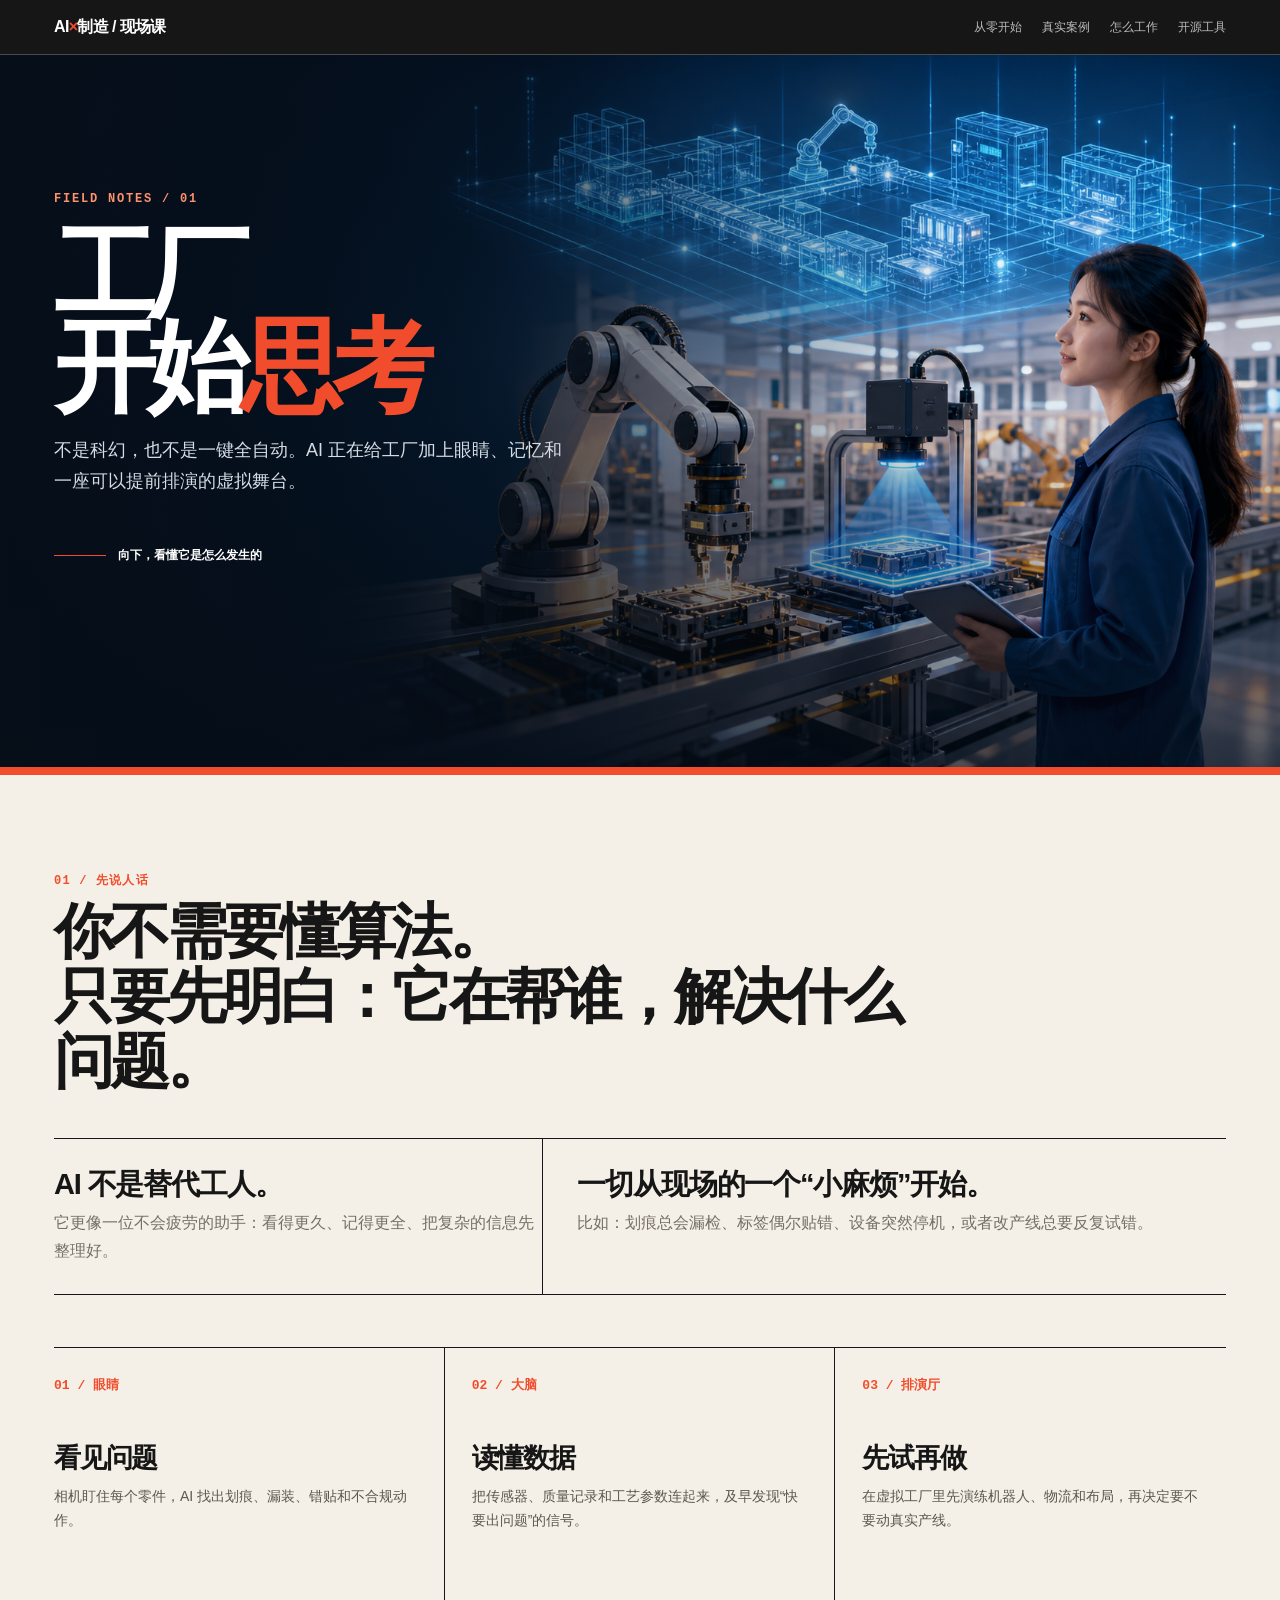
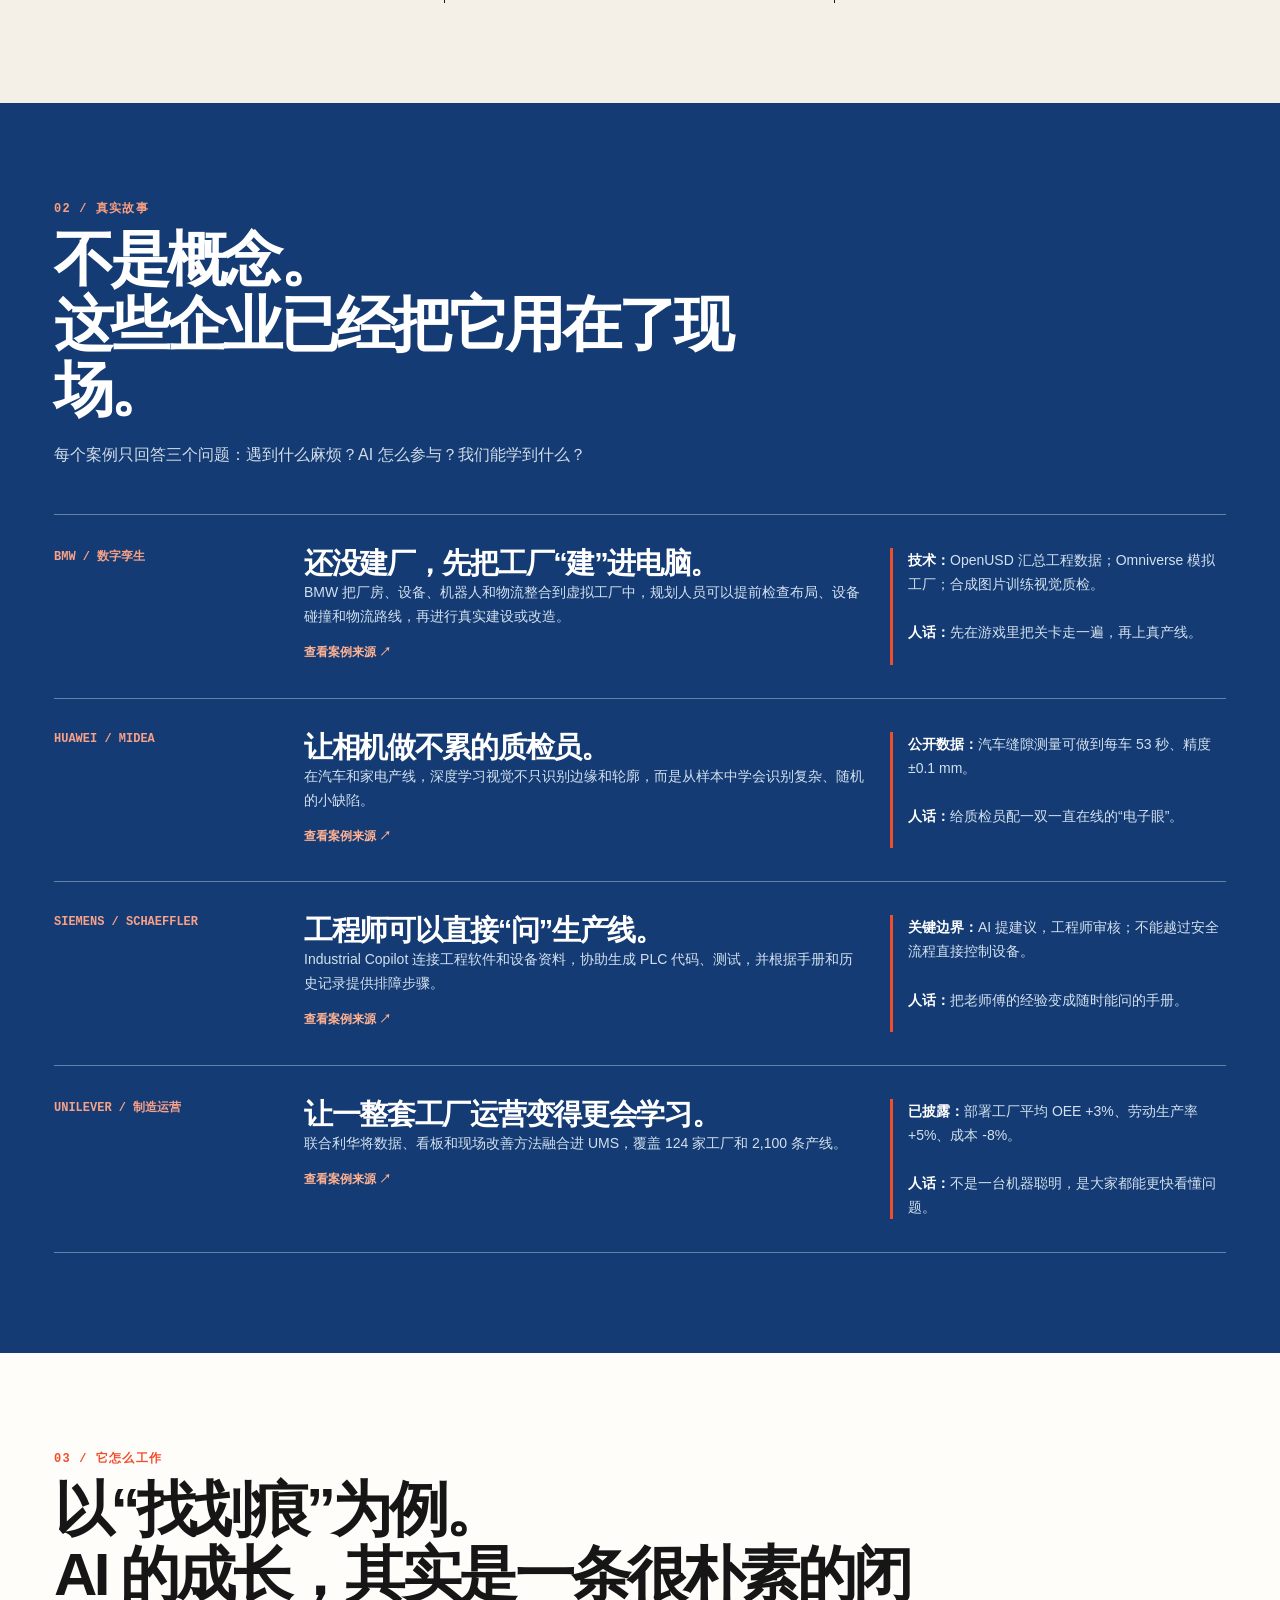
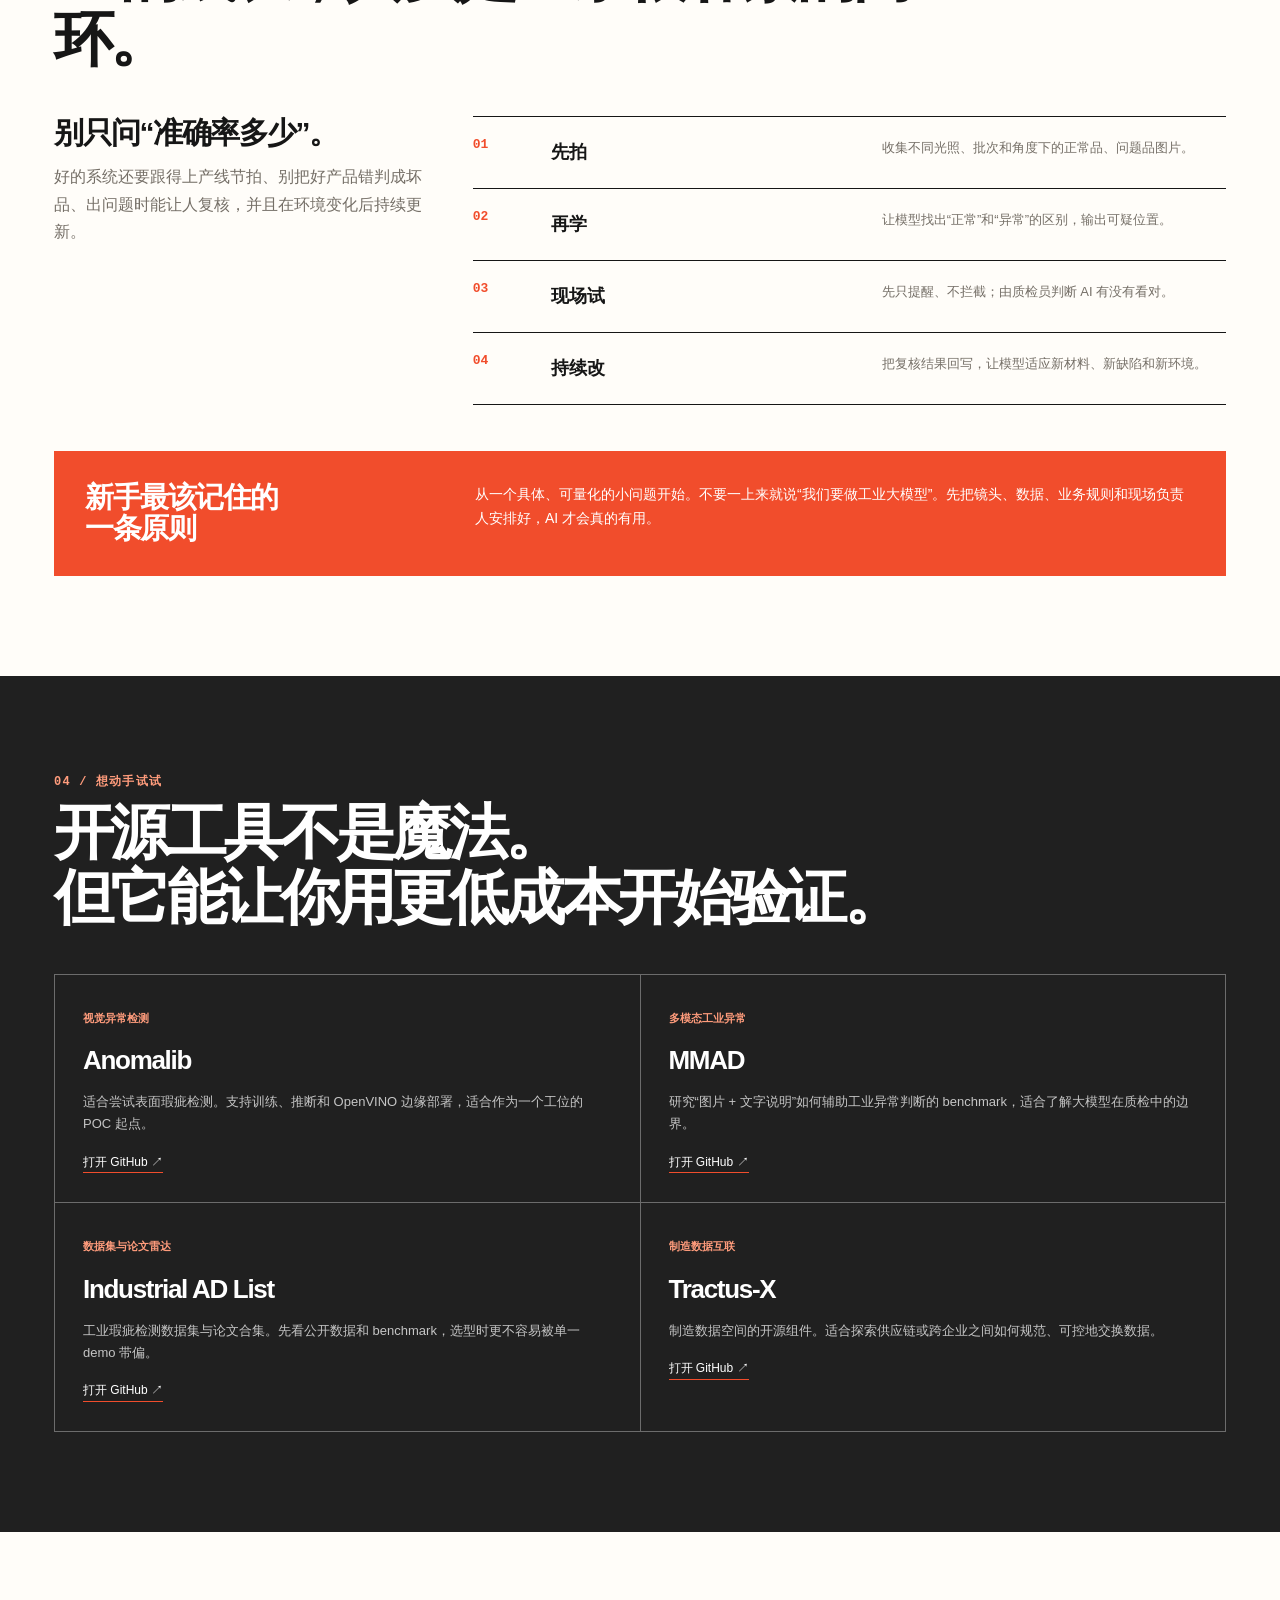
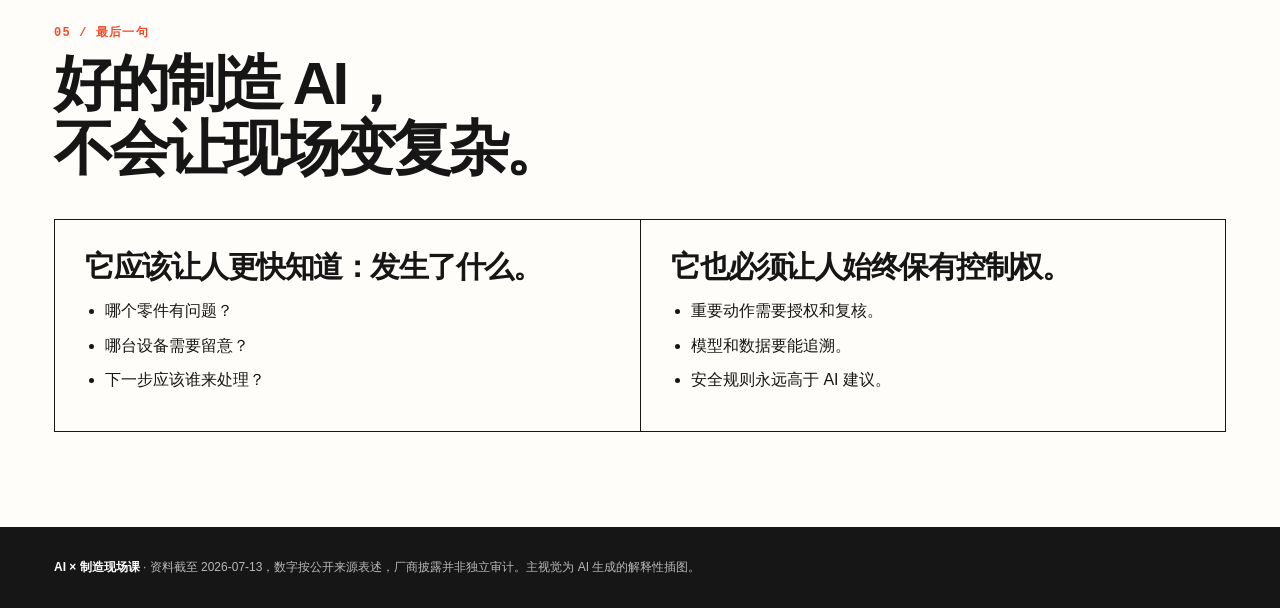
==== base_infos/index.html @ 2909e031 "first commit" ====
<!doctype html>
<html lang="zh-CN">
<head>
<meta charset="utf-8"><meta name="viewport" content="width=device-width,initial-scale=1"><title>AI × 制造｜给新手的工厂智能化现场课</title>
<style>
:root{--ink:#161616;--paper:#f5f0e7;--white:#fffdf9;--red:#f14d2c;--blue:#143b73;--gray:#756f67;--line:#d8d0c3}*{box-sizing:border-box}html{scroll-behavior:smooth}body{margin:0;background:var(--paper);color:var(--ink);font:16px/1.72 Arial,"PingFang SC","Microsoft YaHei",sans-serif}.wrap{max-width:1240px;margin:auto;padding:0 34px}.top{background:#161616;color:white;border-bottom:1px solid #494949}.top .wrap{height:54px;display:flex;align-items:center;justify-content:space-between;gap:18px}.mark{font-weight:900;letter-spacing:-.04em}.mark i{color:var(--red);font-style:normal}.topnav{display:flex;gap:20px;overflow:auto}.topnav a{color:#bbb;text-decoration:none;font-size:12px;white-space:nowrap}.hero{min-height:720px;background:#0b1928;position:relative;overflow:hidden;color:white;border-bottom:8px solid var(--red)}.hero img{position:absolute;width:100%;height:100%;object-fit:cover;object-position:center;filter:saturate(.85) contrast(1.05)}.hero:after{content:"";position:absolute;inset:0;background:linear-gradient(90deg,rgba(6,14,24,.94) 0%,rgba(6,14,24,.7) 38%,rgba(6,14,24,.05) 74%),linear-gradient(0deg,rgba(5,10,15,.6),transparent 50%)}.hero .wrap{position:relative;z-index:1;padding-top:138px}.serial{font:700 12px/1 monospace;letter-spacing:.15em;color:#ff916c}.hero h1{font-size:clamp(54px,8vw,112px);line-height:.91;letter-spacing:-.09em;max-width:780px;margin:22px 0}.hero h1 span{color:var(--red)}.hero p{max-width:520px;color:#d5dce5;font-size:18px;margin:0}.scroll{margin-top:48px;display:flex;align-items:center;gap:12px;font-size:12px;font-weight:700}.scroll b{width:52px;height:1px;background:var(--red);display:block}section{padding:100px 0}.eyebrow{color:var(--red);font:700 12px/1 monospace;letter-spacing:.1em}.headline{font-size:clamp(34px,5vw,60px);letter-spacing:-.06em;line-height:1.08;max-width:900px;margin:13px 0 18px}.intro{display:grid;grid-template-columns:5fr 7fr;border-top:1px solid var(--ink);border-bottom:1px solid var(--ink);margin-top:44px}.intro div{padding:30px 0}.intro div+div{border-left:1px solid var(--ink);padding-left:34px}.intro b{font-size:29px;line-height:1.1;display:block;letter-spacing:-.04em}.intro p{margin:8px 0 0;color:var(--gray)}.three{display:grid;grid-template-columns:repeat(3,1fr);margin-top:52px;border-top:1px solid var(--ink)}.three article{padding:28px 27px 24px 0;border-right:1px solid var(--ink);min-height:255px}.three article+article{padding-left:27px}.three article:last-child{border-right:0}.num{font:700 13px monospace;color:var(--red)}.three h3{font-size:27px;letter-spacing:-.045em;line-height:1.1;margin:50px 0 10px}.three p{font-size:14px;color:#5c574f;margin:0}.chapter{background:var(--blue);color:white}.chapter .eyebrow{color:#fa9e80}.chapter .headline{max-width:770px}.chapter .desc{max-width:650px;color:#d1dce9}.case{display:grid;grid-template-columns:2fr 5fr 3fr;gap:26px;padding:33px 0;border-top:1px solid #6482a7}.case:last-child{border-bottom:1px solid #6482a7}.case .kind{font:700 12px monospace;color:#f7a188}.case h3{font-size:29px;line-height:1.1;letter-spacing:-.045em;margin:0}.case p{margin:0;color:#d3e1ef;font-size:14px}.fact{border-left:3px solid var(--red);padding-left:15px;font-size:14px;color:#d3e1ef}.fact b{color:white}.case a{display:inline-block;color:#ffb292;margin-top:14px;font-weight:700;font-size:12px;text-decoration:none}.board{background:var(--white)}.how{display:grid;grid-template-columns:4fr 8fr;gap:42px;margin-top:43px}.how h3{font-size:30px;line-height:1.12;margin:0;letter-spacing:-.05em}.how p{margin:14px 0;color:var(--gray)}.rail{border-top:1px solid var(--ink)}.rail div{display:grid;grid-template-columns:60px 1fr 1.1fr;gap:18px;padding:20px 0;border-bottom:1px solid var(--ink)}.rail b{font:700 13px monospace;color:var(--red)}.rail h4{margin:0;font-size:18px}.rail p{margin:0;font-size:13px}.warning{margin-top:46px;background:var(--red);color:white;padding:31px;display:grid;grid-template-columns:1fr 2fr;gap:30px}.warning h3{font-size:29px;line-height:1.1;margin:0;letter-spacing:-.05em}.warning p{margin:0;font-size:14px}.tools{background:#202020;color:white}.tools .eyebrow{color:#ff9c7c}.repos{display:grid;grid-template-columns:repeat(2,1fr);gap:1px;background:#6c6c6c;margin-top:43px;border:1px solid #6c6c6c}.repo{background:#202020;padding:28px;min-height:205px}.repo small{font:700 11px monospace;color:#ff9c7c}.repo h3{font-size:26px;letter-spacing:-.05em;margin:8px 0}.repo p{font-size:13px;color:#c5c5c5;margin:0}.repo a{display:inline-block;color:white;border-bottom:1px solid var(--red);font-size:12px;margin-top:16px;text-decoration:none}.end{padding:95px 0;background:var(--white)}.end-grid{display:grid;grid-template-columns:1fr 1fr;gap:0;border:1px solid var(--ink);margin-top:38px}.end-grid div{padding:30px}.end-grid div+div{border-left:1px solid var(--ink)}.end-grid h3{font-size:30px;line-height:1.1;letter-spacing:-.05em;margin:0 0 14px}.end-grid ul{margin:0;padding-left:20px}.end-grid li{margin:7px 0}.footer{padding:30px 0;background:#161616;color:#b8b8b8;font-size:12px}.footer b{color:white}.footer a{color:#ff9c7c}@media(max-width:760px){.wrap{padding:0 20px}.topnav{gap:12px}.hero{min-height:610px}.hero .wrap{padding-top:106px}.hero img{object-position:66% center}section{padding:65px 0}.intro,.three,.how,.end-grid{grid-template-columns:1fr}.intro div+div{border-left:0;border-top:1px solid var(--ink);padding-left:0}.three article,.three article+article{padding:24px 0;border-right:0;border-bottom:1px solid var(--ink)}.case{grid-template-columns:1fr;gap:14px}.how{gap:28px}.rail div{grid-template-columns:42px 1fr}.rail p{grid-column:2}.warning{grid-template-columns:1fr}.repos{grid-template-columns:1fr}.end-grid div+div{border-left:0;border-top:1px solid var(--ink)}}
</style></head>
<body>
<nav class="top"><div class="wrap"><div class="mark">AI<i>×</i>制造 / 现场课</div><div class="topnav"><a href="#start">从零开始</a><a href="#cases">真实案例</a><a href="#how">怎么工作</a><a href="#tools">开源工具</a></div></div></nav>
<header class="hero"><img src="assets/ai-factory-hero.png" alt="智能工厂主视觉：机器人、视觉相机与工厂数字模型"><div class="wrap"><div class="serial">FIELD NOTES / 01</div><h1>工厂<br>开始<span>思考</span></h1><p>不是科幻，也不是一键全自动。AI 正在给工厂加上眼睛、记忆和一座可以提前排演的虚拟舞台。</p><div class="scroll"><b></b>向下，看懂它是怎么发生的</div></div></header>
<main>
<section id="start"><div class="wrap"><div class="eyebrow">01 / 先说人话</div><h2 class="headline">你不需要懂算法。<br>只要先明白：它在帮谁，解决什么问题。</h2><div class="intro"><div><b>AI 不是替代工人。</b><p>它更像一位不会疲劳的助手：看得更久、记得更全、把复杂的信息先整理好。</p></div><div><b>一切从现场的一个“小麻烦”开始。</b><p>比如：划痕总会漏检、标签偶尔贴错、设备突然停机，或者改产线总要反复试错。</p></div></div><div class="three"><article><div class="num">01 / 眼睛</div><h3>看见问题</h3><p>相机盯住每个零件，AI 找出划痕、漏装、错贴和不合规动作。</p></article><article><div class="num">02 / 大脑</div><h3>读懂数据</h3><p>把传感器、质量记录和工艺参数连起来，及早发现“快要出问题”的信号。</p></article><article><div class="num">03 / 排演厅</div><h3>先试再做</h3><p>在虚拟工厂里先演练机器人、物流和布局，再决定要不要动真实产线。</p></article></div></div></section>
<section id="cases" class="chapter"><div class="wrap"><div class="eyebrow">02 / 真实故事</div><h2 class="headline">不是概念。<br>这些企业已经把它用在了现场。</h2><p class="desc">每个案例只回答三个问题：遇到什么麻烦？AI 怎么参与？我们能学到什么？</p><div style="margin-top:46px"><article class="case"><div><div class="kind">BMW / 数字孪生</div></div><div><h3>还没建厂，先把工厂“建”进电脑。</h3><p>BMW 把厂房、设备、机器人和物流整合到虚拟工厂中，规划人员可以提前检查布局、设备碰撞和物流路线，再进行真实建设或改造。</p><a href="https://www.nvidia.com/en-us/case-studies/bmw-group-develop/" target="_blank">查看案例来源 ↗</a></div><div class="fact"><b>技术：</b>OpenUSD 汇总工程数据；Omniverse 模拟工厂；合成图片训练视觉质检。<br><br><b>人话：</b>先在游戏里把关卡走一遍，再上真产线。</div></article><article class="case"><div><div class="kind">HUAWEI / MIDEA</div></div><div><h3>让相机做不累的质检员。</h3><p>在汽车和家电产线，深度学习视觉不只识别边缘和轮廓，而是从样本中学会识别复杂、随机的小缺陷。</p><a href="https://e.huawei.com/en/case-studies/industries/manufacturing/ai-quality-inspection-2023" target="_blank">查看案例来源 ↗</a></div><div class="fact"><b>公开数据：</b>汽车缝隙测量可做到每车 53 秒、精度 ±0.1 mm。<br><br><b>人话：</b>给质检员配一双一直在线的“电子眼”。</div></article><article class="case"><div><div class="kind">SIEMENS / SCHAEFFLER</div></div><div><h3>工程师可以直接“问”生产线。</h3><p>Industrial Copilot 连接工程软件和设备资料，协助生成 PLC 代码、测试，并根据手册和历史记录提供排障步骤。</p><a href="https://press.siemens.com/global/en/pressrelease/ai-industry-schaeffler-and-siemens-bring-industrial-copilot-shopfloor" target="_blank">查看案例来源 ↗</a></div><div class="fact"><b>关键边界：</b>AI 提建议，工程师审核；不能越过安全流程直接控制设备。<br><br><b>人话：</b>把老师傅的经验变成随时能问的手册。</div></article><article class="case"><div><div class="kind">UNILEVER / 制造运营</div></div><div><h3>让一整套工厂运营变得更会学习。</h3><p>联合利华将数据、看板和现场改善方法融合进 UMS，覆盖 124 家工厂和 2,100 条产线。</p><a href="https://www.unilever.com/news/news-search/2025/new-digital-manufacturing-system-unlocks-factory-productivity/" target="_blank">查看案例来源 ↗</a></div><div class="fact"><b>已披露：</b>部署工厂平均 OEE +3%、劳动生产率 +5%、成本 -8%。<br><br><b>人话：</b>不是一台机器聪明，是大家都能更快看懂问题。</div></article></div></div></section>
<section id="how" class="board"><div class="wrap"><div class="eyebrow">03 / 它怎么工作</div><h2 class="headline">以“找划痕”为例。<br>AI 的成长，其实是一条很朴素的闭环。</h2><div class="how"><div><h3>别只问“准确率多少”。</h3><p>好的系统还要跟得上产线节拍、别把好产品错判成坏品、出问题时能让人复核，并且在环境变化后持续更新。</p></div><div class="rail"><div><b>01</b><h4>先拍</h4><p>收集不同光照、批次和角度下的正常品、问题品图片。</p></div><div><b>02</b><h4>再学</h4><p>让模型找出“正常”和“异常”的区别，输出可疑位置。</p></div><div><b>03</b><h4>现场试</h4><p>先只提醒、不拦截；由质检员判断 AI 有没有看对。</p></div><div><b>04</b><h4>持续改</h4><p>把复核结果回写，让模型适应新材料、新缺陷和新环境。</p></div></div></div><div class="warning"><h3>新手最该记住的<br>一条原则</h3><p>从一个具体、可量化的小问题开始。不要一上来就说“我们要做工业大模型”。先把镜头、数据、业务规则和现场负责人安排好，AI 才会真的有用。</p></div></div></section>
<section id="tools" class="tools"><div class="wrap"><div class="eyebrow">04 / 想动手试试</div><h2 class="headline">开源工具不是魔法。<br>但它能让你用更低成本开始验证。</h2><div class="repos"><article class="repo"><small>视觉异常检测</small><h3>Anomalib</h3><p>适合尝试表面瑕疵检测。支持训练、推断和 OpenVINO 边缘部署，适合作为一个工位的 POC 起点。</p><a href="https://github.com/open-edge-platform/anomalib" target="_blank">打开 GitHub ↗</a></article><article class="repo"><small>多模态工业异常</small><h3>MMAD</h3><p>研究“图片 + 文字说明”如何辅助工业异常判断的 benchmark，适合了解大模型在质检中的边界。</p><a href="https://github.com/jam-cc/MMAD" target="_blank">打开 GitHub ↗</a></article><article class="repo"><small>数据集与论文雷达</small><h3>Industrial AD List</h3><p>工业瑕疵检测数据集与论文合集。先看公开数据和 benchmark，选型时更不容易被单一 demo 带偏。</p><a href="https://github.com/M-3LAB/awesome-industrial-anomaly-detection" target="_blank">打开 GitHub ↗</a></article><article class="repo"><small>制造数据互联</small><h3>Tractus-X</h3><p>制造数据空间的开源组件。适合探索供应链或跨企业之间如何规范、可控地交换数据。</p><a href="https://github.com/eclipse-tractusx/tractus-x-umbrella" target="_blank">打开 GitHub ↗</a></article></div></div></section>
<section class="end"><div class="wrap"><div class="eyebrow">05 / 最后一句</div><h2 class="headline">好的制造 AI，<br>不会让现场变复杂。</h2><div class="end-grid"><div><h3>它应该让人更快知道：发生了什么。</h3><ul><li>哪个零件有问题？</li><li>哪台设备需要留意？</li><li>下一步应该谁来处理？</li></ul></div><div><h3>它也必须让人始终保有控制权。</h3><ul><li>重要动作需要授权和复核。</li><li>模型和数据要能追溯。</li><li>安全规则永远高于 AI 建议。</li></ul></div></div></div></section>
</main><footer class="footer"><div class="wrap"><b>AI × 制造现场课</b> · 资料截至 2026-07-13，数字按公开来源表述，厂商披露并非独立审计。主视觉为 AI 生成的解释性插图。</div></footer>
</body></html>
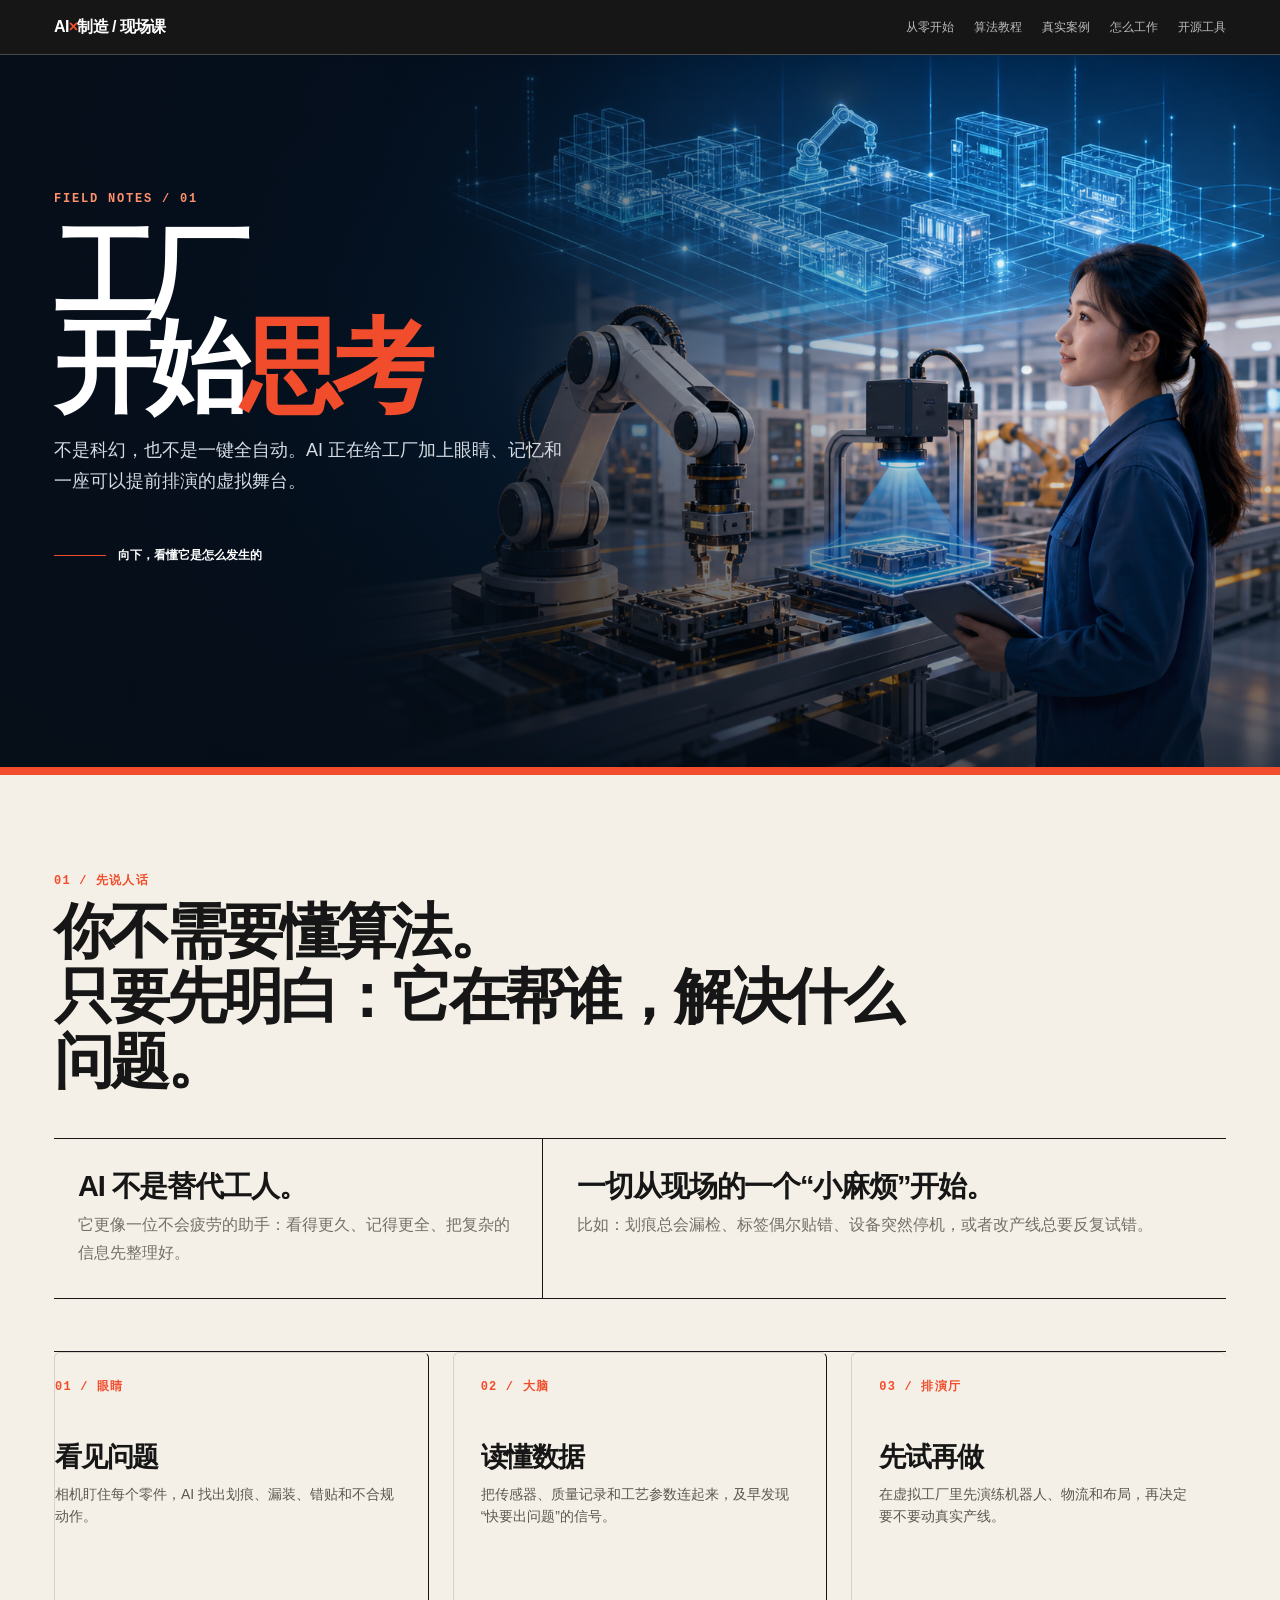
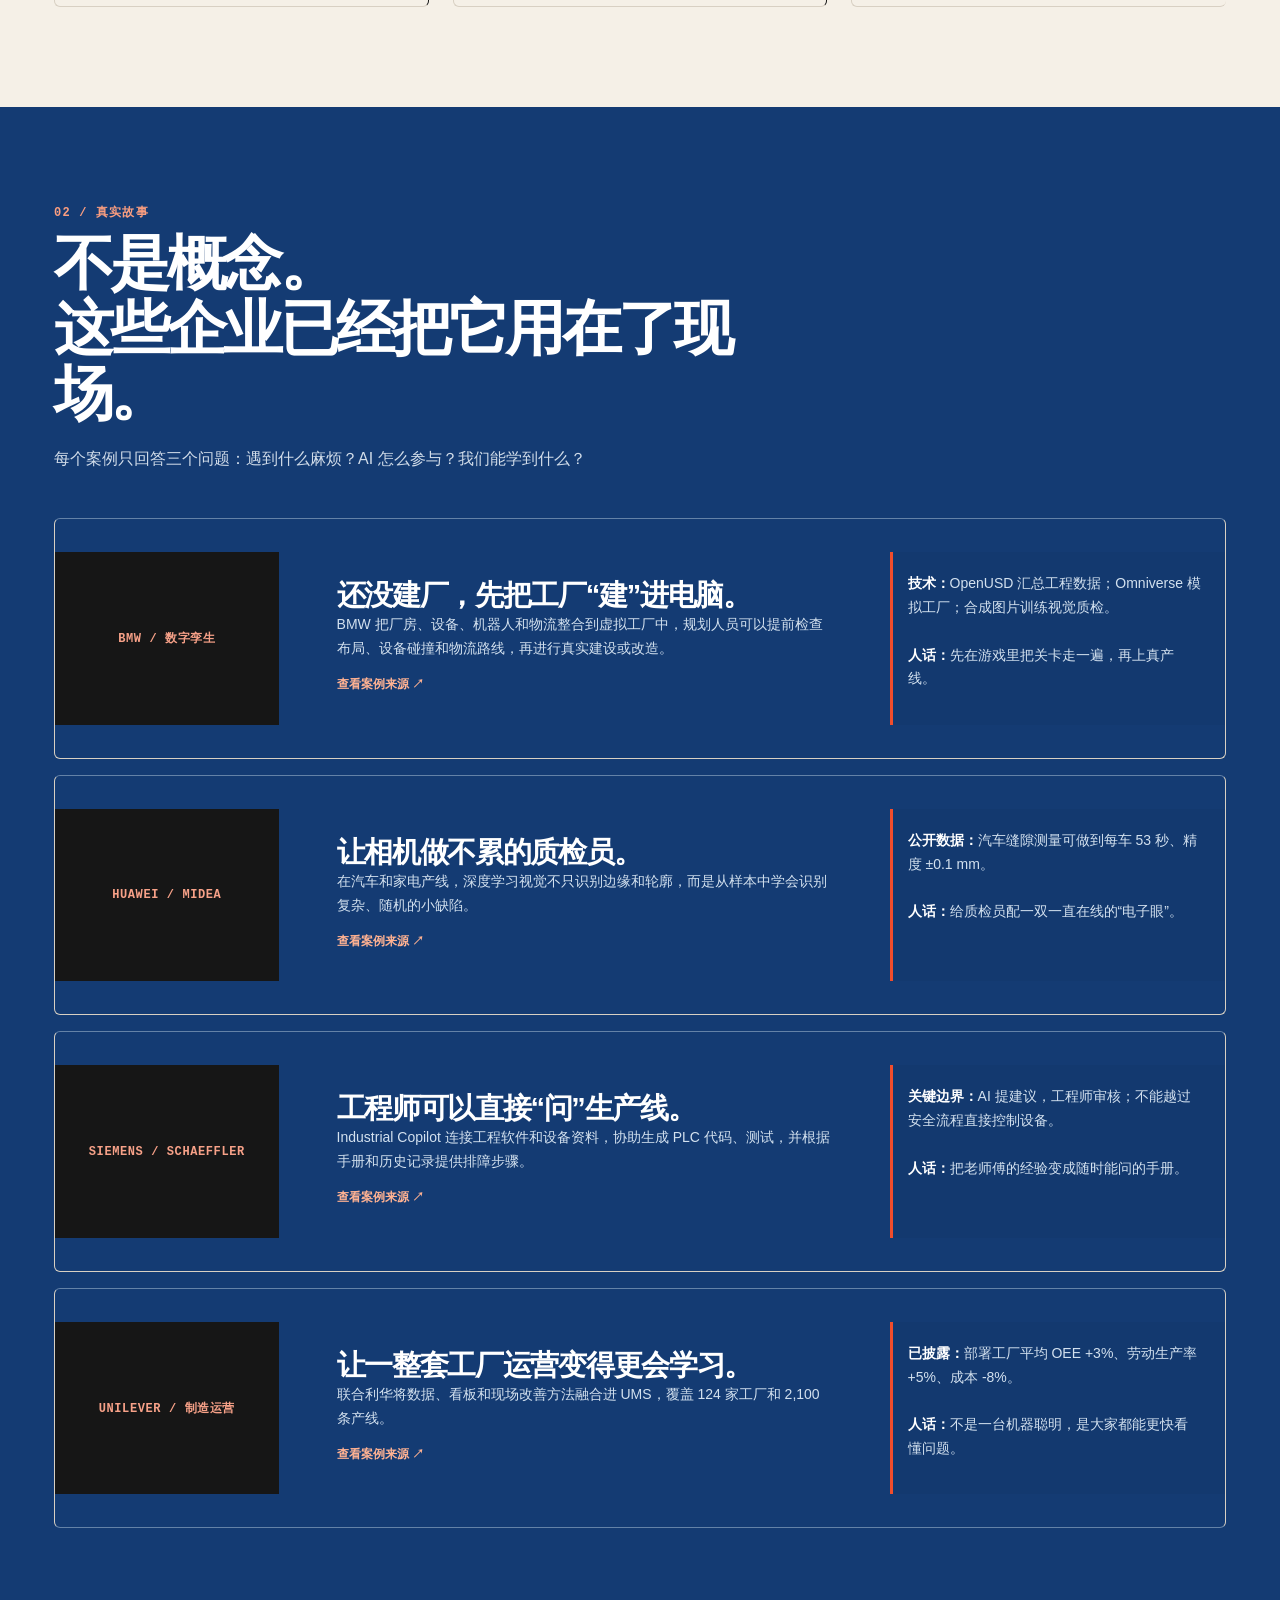
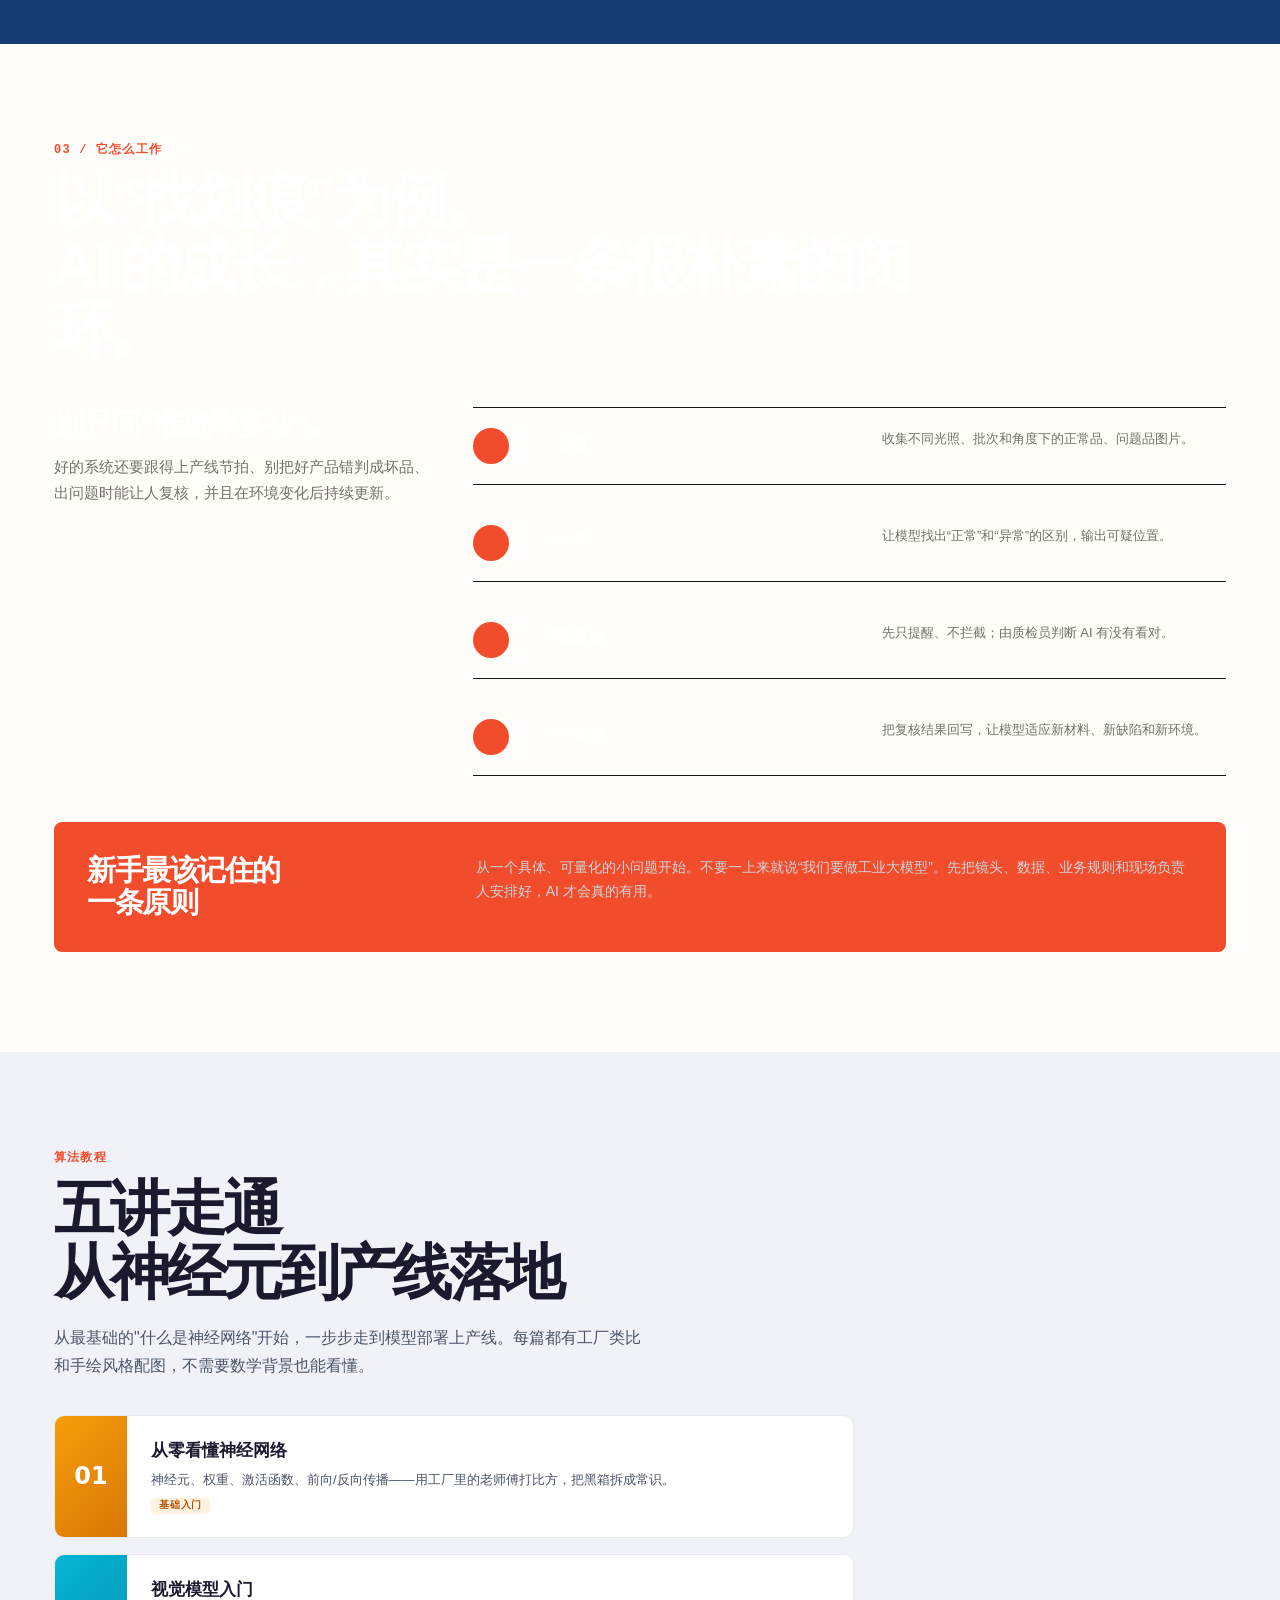
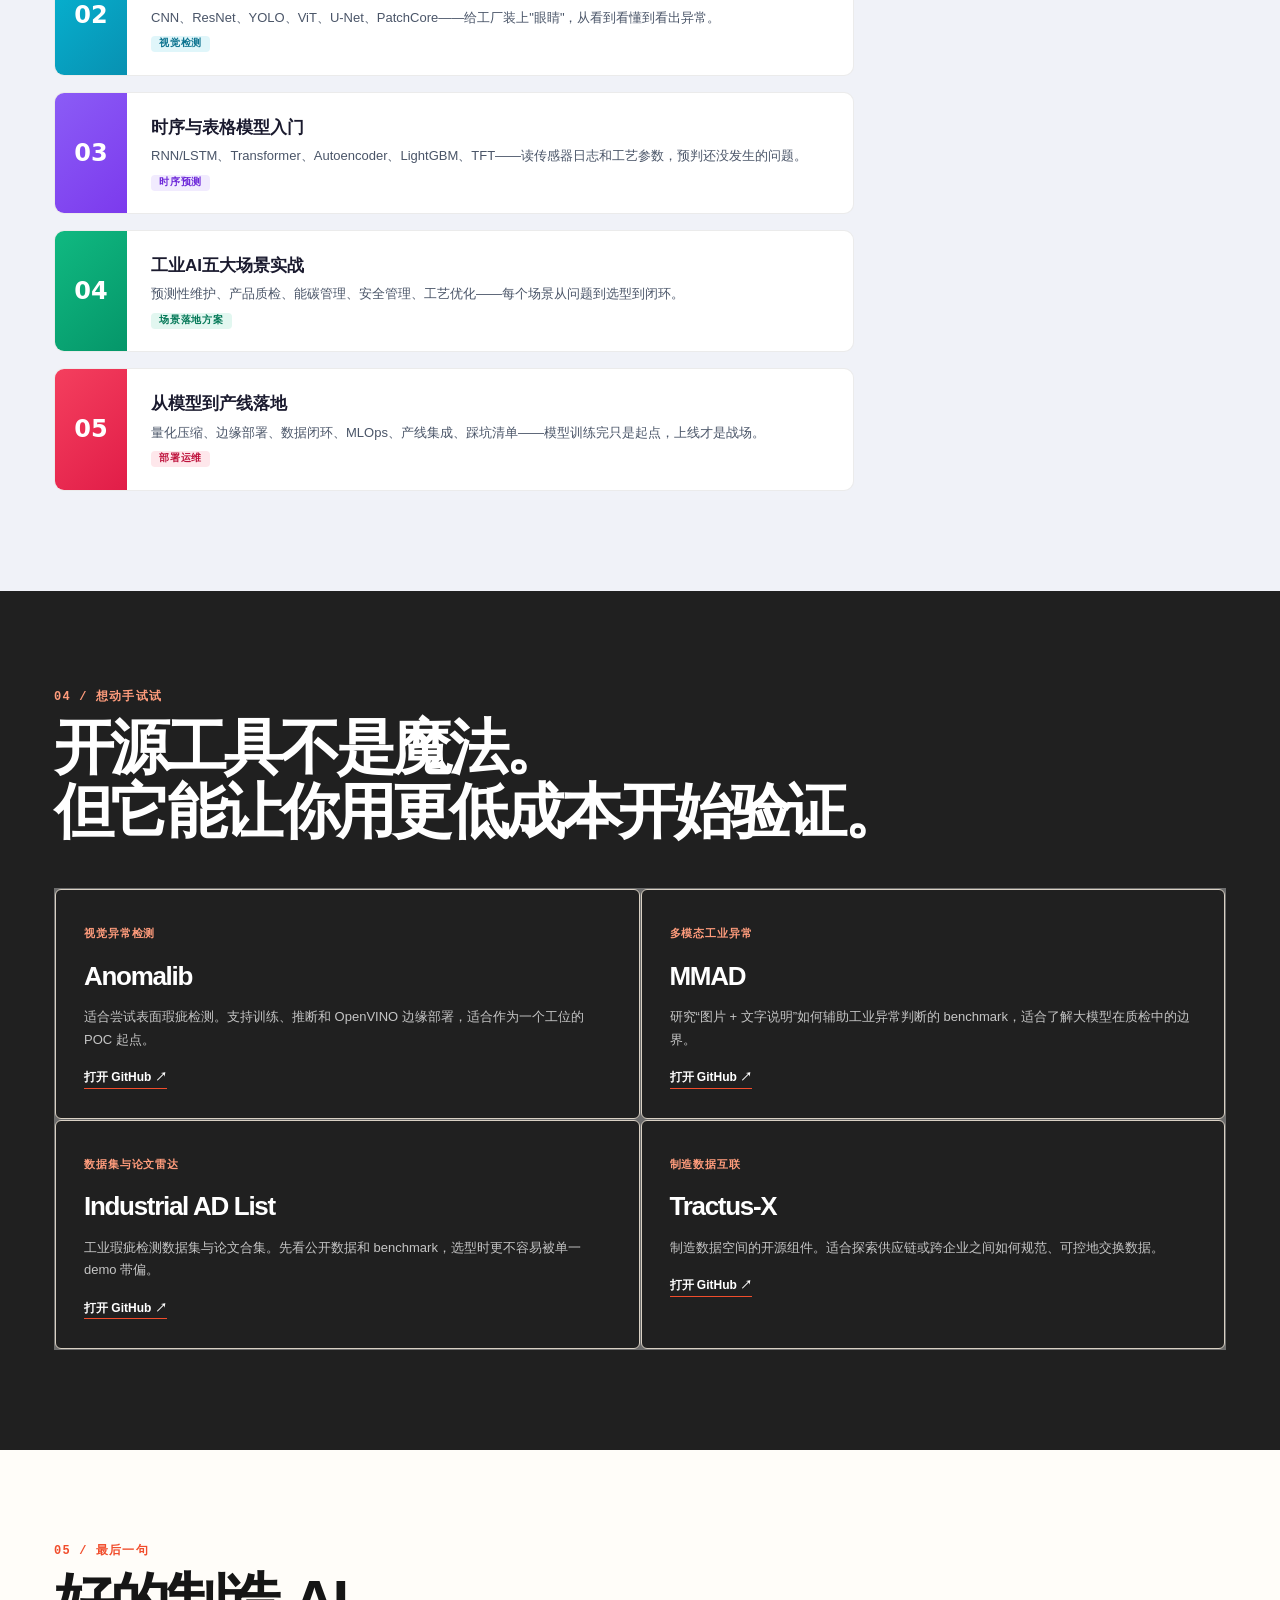
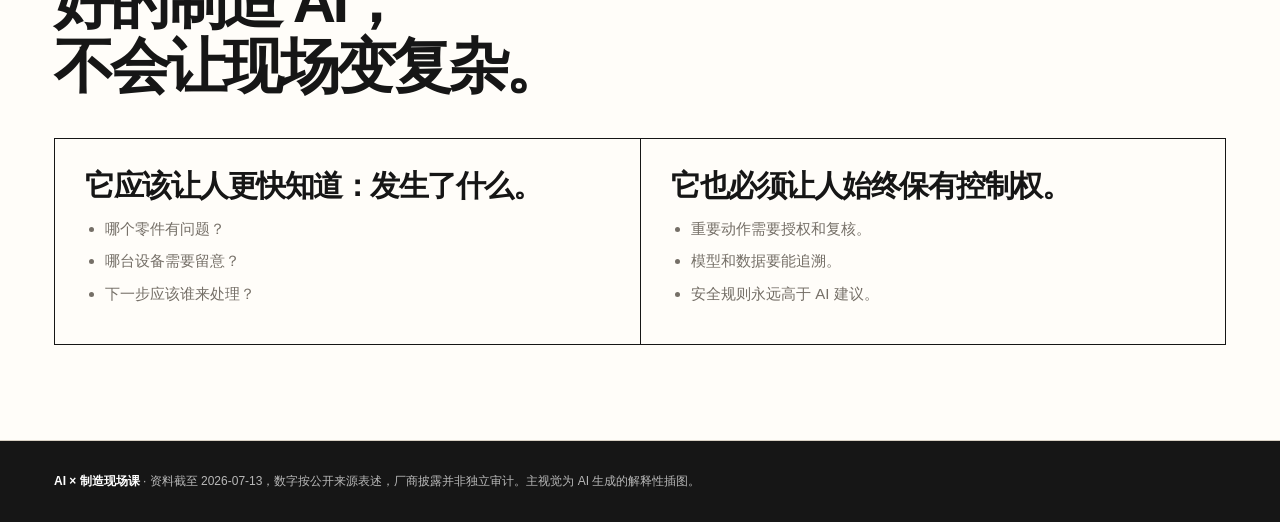
==== commit 65d6dd35: "commit-260704" ====
--- a/base_infos/index.html
+++ b/base_infos/index.html
@@ -3,15 +3,16 @@
 <head>
 <meta charset="utf-8"><meta name="viewport" content="width=device-width,initial-scale=1"><title>AI × 制造｜给新手的工厂智能化现场课</title>
 <style>
-:root{--ink:#161616;--paper:#f5f0e7;--white:#fffdf9;--red:#f14d2c;--blue:#143b73;--gray:#756f67;--line:#d8d0c3}*{box-sizing:border-box}html{scroll-behavior:smooth}body{margin:0;background:var(--paper);color:var(--ink);font:16px/1.72 Arial,"PingFang SC","Microsoft YaHei",sans-serif}.wrap{max-width:1240px;margin:auto;padding:0 34px}.top{background:#161616;color:white;border-bottom:1px solid #494949}.top .wrap{height:54px;display:flex;align-items:center;justify-content:space-between;gap:18px}.mark{font-weight:900;letter-spacing:-.04em}.mark i{color:var(--red);font-style:normal}.topnav{display:flex;gap:20px;overflow:auto}.topnav a{color:#bbb;text-decoration:none;font-size:12px;white-space:nowrap}.hero{min-height:720px;background:#0b1928;position:relative;overflow:hidden;color:white;border-bottom:8px solid var(--red)}.hero img{position:absolute;width:100%;height:100%;object-fit:cover;object-position:center;filter:saturate(.85) contrast(1.05)}.hero:after{content:"";position:absolute;inset:0;background:linear-gradient(90deg,rgba(6,14,24,.94) 0%,rgba(6,14,24,.7) 38%,rgba(6,14,24,.05) 74%),linear-gradient(0deg,rgba(5,10,15,.6),transparent 50%)}.hero .wrap{position:relative;z-index:1;padding-top:138px}.serial{font:700 12px/1 monospace;letter-spacing:.15em;color:#ff916c}.hero h1{font-size:clamp(54px,8vw,112px);line-height:.91;letter-spacing:-.09em;max-width:780px;margin:22px 0}.hero h1 span{color:var(--red)}.hero p{max-width:520px;color:#d5dce5;font-size:18px;margin:0}.scroll{margin-top:48px;display:flex;align-items:center;gap:12px;font-size:12px;font-weight:700}.scroll b{width:52px;height:1px;background:var(--red);display:block}section{padding:100px 0}.eyebrow{color:var(--red);font:700 12px/1 monospace;letter-spacing:.1em}.headline{font-size:clamp(34px,5vw,60px);letter-spacing:-.06em;line-height:1.08;max-width:900px;margin:13px 0 18px}.intro{display:grid;grid-template-columns:5fr 7fr;border-top:1px solid var(--ink);border-bottom:1px solid var(--ink);margin-top:44px}.intro div{padding:30px 0}.intro div+div{border-left:1px solid var(--ink);padding-left:34px}.intro b{font-size:29px;line-height:1.1;display:block;letter-spacing:-.04em}.intro p{margin:8px 0 0;color:var(--gray)}.three{display:grid;grid-template-columns:repeat(3,1fr);margin-top:52px;border-top:1px solid var(--ink)}.three article{padding:28px 27px 24px 0;border-right:1px solid var(--ink);min-height:255px}.three article+article{padding-left:27px}.three article:last-child{border-right:0}.num{font:700 13px monospace;color:var(--red)}.three h3{font-size:27px;letter-spacing:-.045em;line-height:1.1;margin:50px 0 10px}.three p{font-size:14px;color:#5c574f;margin:0}.chapter{background:var(--blue);color:white}.chapter .eyebrow{color:#fa9e80}.chapter .headline{max-width:770px}.chapter .desc{max-width:650px;color:#d1dce9}.case{display:grid;grid-template-columns:2fr 5fr 3fr;gap:26px;padding:33px 0;border-top:1px solid #6482a7}.case:last-child{border-bottom:1px solid #6482a7}.case .kind{font:700 12px monospace;color:#f7a188}.case h3{font-size:29px;line-height:1.1;letter-spacing:-.045em;margin:0}.case p{margin:0;color:#d3e1ef;font-size:14px}.fact{border-left:3px solid var(--red);padding-left:15px;font-size:14px;color:#d3e1ef}.fact b{color:white}.case a{display:inline-block;color:#ffb292;margin-top:14px;font-weight:700;font-size:12px;text-decoration:none}.board{background:var(--white)}.how{display:grid;grid-template-columns:4fr 8fr;gap:42px;margin-top:43px}.how h3{font-size:30px;line-height:1.12;margin:0;letter-spacing:-.05em}.how p{margin:14px 0;color:var(--gray)}.rail{border-top:1px solid var(--ink)}.rail div{display:grid;grid-template-columns:60px 1fr 1.1fr;gap:18px;padding:20px 0;border-bottom:1px solid var(--ink)}.rail b{font:700 13px monospace;color:var(--red)}.rail h4{margin:0;font-size:18px}.rail p{margin:0;font-size:13px}.warning{margin-top:46px;background:var(--red);color:white;padding:31px;display:grid;grid-template-columns:1fr 2fr;gap:30px}.warning h3{font-size:29px;line-height:1.1;margin:0;letter-spacing:-.05em}.warning p{margin:0;font-size:14px}.tools{background:#202020;color:white}.tools .eyebrow{color:#ff9c7c}.repos{display:grid;grid-template-columns:repeat(2,1fr);gap:1px;background:#6c6c6c;margin-top:43px;border:1px solid #6c6c6c}.repo{background:#202020;padding:28px;min-height:205px}.repo small{font:700 11px monospace;color:#ff9c7c}.repo h3{font-size:26px;letter-spacing:-.05em;margin:8px 0}.repo p{font-size:13px;color:#c5c5c5;margin:0}.repo a{display:inline-block;color:white;border-bottom:1px solid var(--red);font-size:12px;margin-top:16px;text-decoration:none}.end{padding:95px 0;background:var(--white)}.end-grid{display:grid;grid-template-columns:1fr 1fr;gap:0;border:1px solid var(--ink);margin-top:38px}.end-grid div{padding:30px}.end-grid div+div{border-left:1px solid var(--ink)}.end-grid h3{font-size:30px;line-height:1.1;letter-spacing:-.05em;margin:0 0 14px}.end-grid ul{margin:0;padding-left:20px}.end-grid li{margin:7px 0}.footer{padding:30px 0;background:#161616;color:#b8b8b8;font-size:12px}.footer b{color:white}.footer a{color:#ff9c7c}@media(max-width:760px){.wrap{padding:0 20px}.topnav{gap:12px}.hero{min-height:610px}.hero .wrap{padding-top:106px}.hero img{object-position:66% center}section{padding:65px 0}.intro,.three,.how,.end-grid{grid-template-columns:1fr}.intro div+div{border-left:0;border-top:1px solid var(--ink);padding-left:0}.three article,.three article+article{padding:24px 0;border-right:0;border-bottom:1px solid var(--ink)}.case{grid-template-columns:1fr;gap:14px}.how{gap:28px}.rail div{grid-template-columns:42px 1fr}.rail p{grid-column:2}.warning{grid-template-columns:1fr}.repos{grid-template-columns:1fr}.end-grid div+div{border-left:0;border-top:1px solid var(--ink)}}
+:root{--ink:#161616;--paper:#f5f0e7;--white:#fffdf9;--red:#f14d2c;--blue:#143b73;--gray:#756f67;--line:#d8d0c3}*{box-sizing:border-box}html{scroll-behavior:smooth}body{margin:0;background:var(--paper);color:var(--ink);font:16px/1.72 Arial,"PingFang SC","Microsoft YaHei",sans-serif}.wrap{max-width:1240px;margin:auto;padding:0 34px}.top{background:#161616;color:white;border-bottom:1px solid #494949}.top .wrap{height:54px;display:flex;align-items:center;justify-content:space-between;gap:18px}.mark{font-weight:900;letter-spacing:-.04em}.mark i{color:var(--red);font-style:normal}.topnav{display:flex;gap:20px;overflow:auto}.topnav a{color:#bbb;text-decoration:none;font-size:12px;white-space:nowrap}.hero{min-height:720px;background:#0b1928;position:relative;overflow:hidden;color:white;border-bottom:8px solid var(--red)}.hero img{position:absolute;width:100%;height:100%;object-fit:cover;object-position:center;filter:saturate(.85) contrast(1.05)}.hero:after{content:"";position:absolute;inset:0;background:linear-gradient(90deg,rgba(6,14,24,.94) 0%,rgba(6,14,24,.7) 38%,rgba(6,14,24,.05) 74%),linear-gradient(0deg,rgba(5,10,15,.6),transparent 50%)}.hero .wrap{position:relative;z-index:1;padding-top:138px}.serial{font:700 12px/1 monospace;letter-spacing:.15em;color:#ff916c}.hero h1{font-size:clamp(54px,8vw,112px);line-height:.91;letter-spacing:-.09em;max-width:780px;margin:22px 0}.hero h1 span{color:var(--red)}.hero p{max-width:520px;color:#d5dce5;font-size:18px;margin:0}.scroll{margin-top:48px;display:flex;align-items:center;gap:12px;font-size:12px;font-weight:700}.scroll b{width:52px;height:1px;background:var(--red);display:block}section{padding:100px 0}.eyebrow{color:var(--red);font:700 12px/1 monospace;letter-spacing:.1em}.headline{font-size:clamp(34px,5vw,60px);letter-spacing:-.06em;line-height:1.08;max-width:900px;margin:13px 0 18px}.intro{display:grid;grid-template-columns:5fr 7fr;border-top:1px solid var(--ink);border-bottom:1px solid var(--ink);margin-top:44px}.intro div{padding:32px 24px}.intro b{display:block;margin-bottom:8px}.three{display:grid;grid-template-columns:repeat(3,1fr);gap:24px;margin-top:48px}.three article{border:1px solid var(--line);padding:28px 24px;border-radius:6px}.three .num{font:700 12px/1 monospace;letter-spacing:.1em;color:var(--red);margin-bottom:12px}.three h3{font-size:20px;margin-bottom:8px}.three p{color:var(--gray);font-size:14px;line-height:1.6}.chapter{background:var(--white)}.case{display:grid;grid-template-columns:200px 1fr;gap:0;border:1px solid var(--line);margin-bottom:16px;border-radius:6px;overflow:hidden}.case>div:first-child{background:var(--ink);color:white;padding:32px 24px;display:flex;align-items:center;justify-content:center}.kind{font-weight:700;font-size:13px;letter-spacing:.05em;text-align:center;line-height:1.4}.case>div:nth-child(2){padding:28px 32px}.case h3{font-size:18px;margin-bottom:8px}.case p{color:var(--gray);font-size:14px;margin:0}.case a{display:inline-block;margin-top:12px;font-size:12px;font-weight:700;color:var(--blue);text-decoration:none}.fact{background:rgba(0,0,0,.03);padding:20px 24px;font-size:13px;color:var(--gray);line-height:1.7}.desc{color:var(--gray);max-width:600px}.board{background:var(--ink);color:white}.how{display:grid;grid-template-columns:5fr 7fr;gap:48px;margin-top:32px}.how h3{font-size:20px;margin-bottom:12px}.how p{color:#9ca3af;font-size:15px}.rail{display:flex;flex-direction:column;gap:20px}.rail>div{display:flex;gap:16px;align-items:flex-start}.rail b{flex-shrink:0;width:36px;height:36px;background:var(--red);color:white;display:flex;align-items:center;justify-content:center;border-radius:50%;font-size:14px}.rail h4{font-size:15px;margin-bottom:4px}.rail p{color:#9ca3af;font-size:14px}.warning{margin-top:48px;border:2px solid var(--red);border-radius:8px;padding:28px 32px}.warning h3{font-size:20px;margin-bottom:8px}.warning p{color:#d1d5db;font-size:15px}.tools{background:var(--white)}.repos{display:grid;grid-template-columns:repeat(2,1fr);gap:20px;margin-top:24px}.repo{border:1px solid var(--line);padding:24px;border-radius:6px}.repo small{font:700 11px/1 monospace;letter-spacing:.08em;color:var(--red)}.repo h3{font-size:20px;margin:8px 0}.repo p{color:var(--gray);font-size:14px}.repo a{display:inline-block;margin-top:12px;font-size:12px;font-weight:700;color:var(--blue);text-decoration:none}.end-grid{display:grid;grid-template-columns:1fr 1fr;gap:40px;margin-top:32px}.end-grid h3{font-size:20px;margin-bottom:12px}.end-grid li{margin-bottom:6px;color:var(--gray);font-size:15px}.footer{border-top:1px solid var(--line);padding:32px 0;font-size:13px;color:var(--gray)}.tutorials{background:#f0f2f8;color:#1a1a2e}.tutorials .headline{color:#1a1a2e}.tut-grid{display:grid;gap:16px;margin-top:36px;max-width:800px}.tut-card{display:flex;align-items:stretch;border:1px solid rgba(0,0,0,.08);border-radius:10px;overflow:hidden;text-decoration:none;color:inherit;transition:border-color .2s,transform .15s;background:#fff}.tut-card:hover{border-color:rgba(0,0,0,.18);transform:translateY(-2px);box-shadow:0 4px 16px rgba(0,0,0,.06)}.tut-badge{width:72px;flex-shrink:0;display:flex;align-items:center;justify-content:center;font:800 24px/1 system-ui;color:#fff}.tut-body{padding:20px 24px;flex:1}.tut-body h3{font-size:17px;margin:0 0 4px;font-weight:700;color:#1a1a2e}.tut-body p{font-size:13px;color:#4a5568;margin:0;line-height:1.5}.tut-body .tut-tag{display:inline-block;font:600 10px/1 monospace;letter-spacing:.08em;padding:3px 8px;border-radius:4px;margin-top:8px}.t1 .tut-badge{background:linear-gradient(135deg,#f59e0b,#d97706)}.t1 .tut-tag{background:rgba(245,158,11,.12);color:#b45309}.t2 .tut-badge{background:linear-gradient(135deg,#06b6d4,#0891b2)}.t2 .tut-tag{background:rgba(6,182,212,.12);color:#0e7490}.t3 .tut-badge{background:linear-gradient(135deg,#8b5cf6,#7c3aed)}.t3 .tut-tag{background:rgba(139,92,246,.12);color:#6d28d9}.t4 .tut-badge{background:linear-gradient(135deg,#10b981,#059669)}.t4 .tut-tag{background:rgba(16,185,129,.12);color:#047857}.t5 .tut-badge{background:linear-gradient(135deg,#f43f5e,#e11d48)}.t5 .tut-tag{background:rgba(244,63,94,.12);color:#be123c}{padding:30px 0}.intro div+div{border-left:1px solid var(--ink);padding-left:34px}.intro b{font-size:29px;line-height:1.1;display:block;letter-spacing:-.04em}.intro p{margin:8px 0 0;color:var(--gray)}.three{display:grid;grid-template-columns:repeat(3,1fr);margin-top:52px;border-top:1px solid var(--ink)}.three article{padding:28px 27px 24px 0;border-right:1px solid var(--ink);min-height:255px}.three article+article{padding-left:27px}.three article:last-child{border-right:0}.num{font:700 13px monospace;color:var(--red)}.three h3{font-size:27px;letter-spacing:-.045em;line-height:1.1;margin:50px 0 10px}.three p{font-size:14px;color:#5c574f;margin:0}.chapter{background:var(--blue);color:white}.chapter .eyebrow{color:#fa9e80}.chapter .headline{max-width:770px}.chapter .desc{max-width:650px;color:#d1dce9}.case{display:grid;grid-template-columns:2fr 5fr 3fr;gap:26px;padding:33px 0;border-top:1px solid #6482a7}.case:last-child{border-bottom:1px solid #6482a7}.case .kind{font:700 12px monospace;color:#f7a188}.case h3{font-size:29px;line-height:1.1;letter-spacing:-.045em;margin:0}.case p{margin:0;color:#d3e1ef;font-size:14px}.fact{border-left:3px solid var(--red);padding-left:15px;font-size:14px;color:#d3e1ef}.fact b{color:white}.case a{display:inline-block;color:#ffb292;margin-top:14px;font-weight:700;font-size:12px;text-decoration:none}.board{background:var(--white)}.how{display:grid;grid-template-columns:4fr 8fr;gap:42px;margin-top:43px}.how h3{font-size:30px;line-height:1.12;margin:0;letter-spacing:-.05em}.how p{margin:14px 0;color:var(--gray)}.rail{border-top:1px solid var(--ink)}.rail div{display:grid;grid-template-columns:60px 1fr 1.1fr;gap:18px;padding:20px 0;border-bottom:1px solid var(--ink)}.rail b{font:700 13px monospace;color:var(--red)}.rail h4{margin:0;font-size:18px}.rail p{margin:0;font-size:13px}.warning{margin-top:46px;background:var(--red);color:white;padding:31px;display:grid;grid-template-columns:1fr 2fr;gap:30px}.warning h3{font-size:29px;line-height:1.1;margin:0;letter-spacing:-.05em}.warning p{margin:0;font-size:14px}.tools{background:#202020;color:white}.tools .eyebrow{color:#ff9c7c}.repos{display:grid;grid-template-columns:repeat(2,1fr);gap:1px;background:#6c6c6c;margin-top:43px;border:1px solid #6c6c6c}.repo{background:#202020;padding:28px;min-height:205px}.repo small{font:700 11px monospace;color:#ff9c7c}.repo h3{font-size:26px;letter-spacing:-.05em;margin:8px 0}.repo p{font-size:13px;color:#c5c5c5;margin:0}.repo a{display:inline-block;color:white;border-bottom:1px solid var(--red);font-size:12px;margin-top:16px;text-decoration:none}.end{padding:95px 0;background:var(--white)}.end-grid{display:grid;grid-template-columns:1fr 1fr;gap:0;border:1px solid var(--ink);margin-top:38px}.end-grid div{padding:30px}.end-grid div+div{border-left:1px solid var(--ink)}.end-grid h3{font-size:30px;line-height:1.1;letter-spacing:-.05em;margin:0 0 14px}.end-grid ul{margin:0;padding-left:20px}.end-grid li{margin:7px 0}.footer{padding:30px 0;background:#161616;color:#b8b8b8;font-size:12px}.footer b{color:white}.footer a{color:#ff9c7c}@media(max-width:760px){.wrap{padding:0 20px}.topnav{gap:12px}.hero{min-height:610px}.hero .wrap{padding-top:106px}.hero img{object-position:66% center}section{padding:65px 0}.intro,.three,.how,.end-grid{grid-template-columns:1fr}.intro div+div{border-left:0;border-top:1px solid var(--ink);padding-left:0}.three article,.three article+article{padding:24px 0;border-right:0;border-bottom:1px solid var(--ink)}.case{grid-template-columns:1fr;gap:14px}.how{gap:28px}.rail div{grid-template-columns:42px 1fr}.rail p{grid-column:2}.warning{grid-template-columns:1fr}.repos{grid-template-columns:1fr}.end-grid div+div{border-left:0;border-top:1px solid var(--ink)}}
 </style></head>
 <body>
-<nav class="top"><div class="wrap"><div class="mark">AI<i>×</i>制造 / 现场课</div><div class="topnav"><a href="#start">从零开始</a><a href="#cases">真实案例</a><a href="#how">怎么工作</a><a href="#tools">开源工具</a></div></div></nav>
+<nav class="top"><div class="wrap"><div class="mark">AI<i>×</i>制造 / 现场课</div><div class="topnav"><a href="#start">从零开始</a><a href="#tutorials">算法教程</a><a href="#cases">真实案例</a><a href="#how">怎么工作</a><a href="#tools">开源工具</a></div></div></nav>
 <header class="hero"><img src="assets/ai-factory-hero.png" alt="智能工厂主视觉：机器人、视觉相机与工厂数字模型"><div class="wrap"><div class="serial">FIELD NOTES / 01</div><h1>工厂<br>开始<span>思考</span></h1><p>不是科幻，也不是一键全自动。AI 正在给工厂加上眼睛、记忆和一座可以提前排演的虚拟舞台。</p><div class="scroll"><b></b>向下，看懂它是怎么发生的</div></div></header>
 <main>
 <section id="start"><div class="wrap"><div class="eyebrow">01 / 先说人话</div><h2 class="headline">你不需要懂算法。<br>只要先明白：它在帮谁，解决什么问题。</h2><div class="intro"><div><b>AI 不是替代工人。</b><p>它更像一位不会疲劳的助手：看得更久、记得更全、把复杂的信息先整理好。</p></div><div><b>一切从现场的一个“小麻烦”开始。</b><p>比如：划痕总会漏检、标签偶尔贴错、设备突然停机，或者改产线总要反复试错。</p></div></div><div class="three"><article><div class="num">01 / 眼睛</div><h3>看见问题</h3><p>相机盯住每个零件，AI 找出划痕、漏装、错贴和不合规动作。</p></article><article><div class="num">02 / 大脑</div><h3>读懂数据</h3><p>把传感器、质量记录和工艺参数连起来，及早发现“快要出问题”的信号。</p></article><article><div class="num">03 / 排演厅</div><h3>先试再做</h3><p>在虚拟工厂里先演练机器人、物流和布局，再决定要不要动真实产线。</p></article></div></div></section>
 <section id="cases" class="chapter"><div class="wrap"><div class="eyebrow">02 / 真实故事</div><h2 class="headline">不是概念。<br>这些企业已经把它用在了现场。</h2><p class="desc">每个案例只回答三个问题：遇到什么麻烦？AI 怎么参与？我们能学到什么？</p><div style="margin-top:46px"><article class="case"><div><div class="kind">BMW / 数字孪生</div></div><div><h3>还没建厂，先把工厂“建”进电脑。</h3><p>BMW 把厂房、设备、机器人和物流整合到虚拟工厂中，规划人员可以提前检查布局、设备碰撞和物流路线，再进行真实建设或改造。</p><a href="https://www.nvidia.com/en-us/case-studies/bmw-group-develop/" target="_blank">查看案例来源 ↗</a></div><div class="fact"><b>技术：</b>OpenUSD 汇总工程数据；Omniverse 模拟工厂；合成图片训练视觉质检。<br><br><b>人话：</b>先在游戏里把关卡走一遍，再上真产线。</div></article><article class="case"><div><div class="kind">HUAWEI / MIDEA</div></div><div><h3>让相机做不累的质检员。</h3><p>在汽车和家电产线，深度学习视觉不只识别边缘和轮廓，而是从样本中学会识别复杂、随机的小缺陷。</p><a href="https://e.huawei.com/en/case-studies/industries/manufacturing/ai-quality-inspection-2023" target="_blank">查看案例来源 ↗</a></div><div class="fact"><b>公开数据：</b>汽车缝隙测量可做到每车 53 秒、精度 ±0.1 mm。<br><br><b>人话：</b>给质检员配一双一直在线的“电子眼”。</div></article><article class="case"><div><div class="kind">SIEMENS / SCHAEFFLER</div></div><div><h3>工程师可以直接“问”生产线。</h3><p>Industrial Copilot 连接工程软件和设备资料，协助生成 PLC 代码、测试，并根据手册和历史记录提供排障步骤。</p><a href="https://press.siemens.com/global/en/pressrelease/ai-industry-schaeffler-and-siemens-bring-industrial-copilot-shopfloor" target="_blank">查看案例来源 ↗</a></div><div class="fact"><b>关键边界：</b>AI 提建议，工程师审核；不能越过安全流程直接控制设备。<br><br><b>人话：</b>把老师傅的经验变成随时能问的手册。</div></article><article class="case"><div><div class="kind">UNILEVER / 制造运营</div></div><div><h3>让一整套工厂运营变得更会学习。</h3><p>联合利华将数据、看板和现场改善方法融合进 UMS，覆盖 124 家工厂和 2,100 条产线。</p><a href="https://www.unilever.com/news/news-search/2025/new-digital-manufacturing-system-unlocks-factory-productivity/" target="_blank">查看案例来源 ↗</a></div><div class="fact"><b>已披露：</b>部署工厂平均 OEE +3%、劳动生产率 +5%、成本 -8%。<br><br><b>人话：</b>不是一台机器聪明，是大家都能更快看懂问题。</div></article></div></div></section>
 <section id="how" class="board"><div class="wrap"><div class="eyebrow">03 / 它怎么工作</div><h2 class="headline">以“找划痕”为例。<br>AI 的成长，其实是一条很朴素的闭环。</h2><div class="how"><div><h3>别只问“准确率多少”。</h3><p>好的系统还要跟得上产线节拍、别把好产品错判成坏品、出问题时能让人复核，并且在环境变化后持续更新。</p></div><div class="rail"><div><b>01</b><h4>先拍</h4><p>收集不同光照、批次和角度下的正常品、问题品图片。</p></div><div><b>02</b><h4>再学</h4><p>让模型找出“正常”和“异常”的区别，输出可疑位置。</p></div><div><b>03</b><h4>现场试</h4><p>先只提醒、不拦截；由质检员判断 AI 有没有看对。</p></div><div><b>04</b><h4>持续改</h4><p>把复核结果回写，让模型适应新材料、新缺陷和新环境。</p></div></div></div><div class="warning"><h3>新手最该记住的<br>一条原则</h3><p>从一个具体、可量化的小问题开始。不要一上来就说“我们要做工业大模型”。先把镜头、数据、业务规则和现场负责人安排好，AI 才会真的有用。</p></div></div></section>
+<section id="tutorials" class="tutorials"><div class="wrap"><div class="eyebrow">算法教程</div><h2 class="headline">五讲走通<br>从神经元到产线落地</h2><p class="desc" style="color:#4a5568">从最基础的"什么是神经网络"开始，一步步走到模型部署上产线。每篇都有工厂类比和手绘风格配图，不需要数学背景也能看懂。</p><div class="tut-grid"><a href="01_从零看懂神经网络.html" class="tut-card t1"><div class="tut-badge">01</div><div class="tut-body"><h3>从零看懂神经网络</h3><p>神经元、权重、激活函数、前向/反向传播——用工厂里的老师傅打比方，把黑箱拆成常识。</p><span class="tut-tag">基础入门</span></div></a><a href="02_视觉模型入门.html" class="tut-card t2"><div class="tut-badge">02</div><div class="tut-body"><h3>视觉模型入门</h3><p>CNN、ResNet、YOLO、ViT、U-Net、PatchCore——给工厂装上"眼睛"，从看到看懂到看出异常。</p><span class="tut-tag">视觉检测</span></div></a><a href="03_时序与表格模型入门.html" class="tut-card t3"><div class="tut-badge">03</div><div class="tut-body"><h3>时序与表格模型入门</h3><p>RNN/LSTM、Transformer、Autoencoder、LightGBM、TFT——读传感器日志和工艺参数，预判还没发生的问题。</p><span class="tut-tag">时序预测</span></div></a><a href="04_工业AI五大场景实战.html" class="tut-card t4"><div class="tut-badge">04</div><div class="tut-body"><h3>工业AI五大场景实战</h3><p>预测性维护、产品质检、能碳管理、安全管理、工艺优化——每个场景从问题到选型到闭环。</p><span class="tut-tag">场景落地方案</span></div></a><a href="05_从模型到产线落地.html" class="tut-card t5"><div class="tut-badge">05</div><div class="tut-body"><h3>从模型到产线落地</h3><p>量化压缩、边缘部署、数据闭环、MLOps、产线集成、踩坑清单——模型训练完只是起点，上线才是战场。</p><span class="tut-tag">部署运维</span></div></a></div></div></section>
 <section id="tools" class="tools"><div class="wrap"><div class="eyebrow">04 / 想动手试试</div><h2 class="headline">开源工具不是魔法。<br>但它能让你用更低成本开始验证。</h2><div class="repos"><article class="repo"><small>视觉异常检测</small><h3>Anomalib</h3><p>适合尝试表面瑕疵检测。支持训练、推断和 OpenVINO 边缘部署，适合作为一个工位的 POC 起点。</p><a href="https://github.com/open-edge-platform/anomalib" target="_blank">打开 GitHub ↗</a></article><article class="repo"><small>多模态工业异常</small><h3>MMAD</h3><p>研究“图片 + 文字说明”如何辅助工业异常判断的 benchmark，适合了解大模型在质检中的边界。</p><a href="https://github.com/jam-cc/MMAD" target="_blank">打开 GitHub ↗</a></article><article class="repo"><small>数据集与论文雷达</small><h3>Industrial AD List</h3><p>工业瑕疵检测数据集与论文合集。先看公开数据和 benchmark，选型时更不容易被单一 demo 带偏。</p><a href="https://github.com/M-3LAB/awesome-industrial-anomaly-detection" target="_blank">打开 GitHub ↗</a></article><article class="repo"><small>制造数据互联</small><h3>Tractus-X</h3><p>制造数据空间的开源组件。适合探索供应链或跨企业之间如何规范、可控地交换数据。</p><a href="https://github.com/eclipse-tractusx/tractus-x-umbrella" target="_blank">打开 GitHub ↗</a></article></div></div></section>
 <section class="end"><div class="wrap"><div class="eyebrow">05 / 最后一句</div><h2 class="headline">好的制造 AI，<br>不会让现场变复杂。</h2><div class="end-grid"><div><h3>它应该让人更快知道：发生了什么。</h3><ul><li>哪个零件有问题？</li><li>哪台设备需要留意？</li><li>下一步应该谁来处理？</li></ul></div><div><h3>它也必须让人始终保有控制权。</h3><ul><li>重要动作需要授权和复核。</li><li>模型和数据要能追溯。</li><li>安全规则永远高于 AI 建议。</li></ul></div></div></div></section>
 </main><footer class="footer"><div class="wrap"><b>AI × 制造现场课</b> · 资料截至 2026-07-13，数字按公开来源表述，厂商披露并非独立审计。主视觉为 AI 生成的解释性插图。</div></footer>
